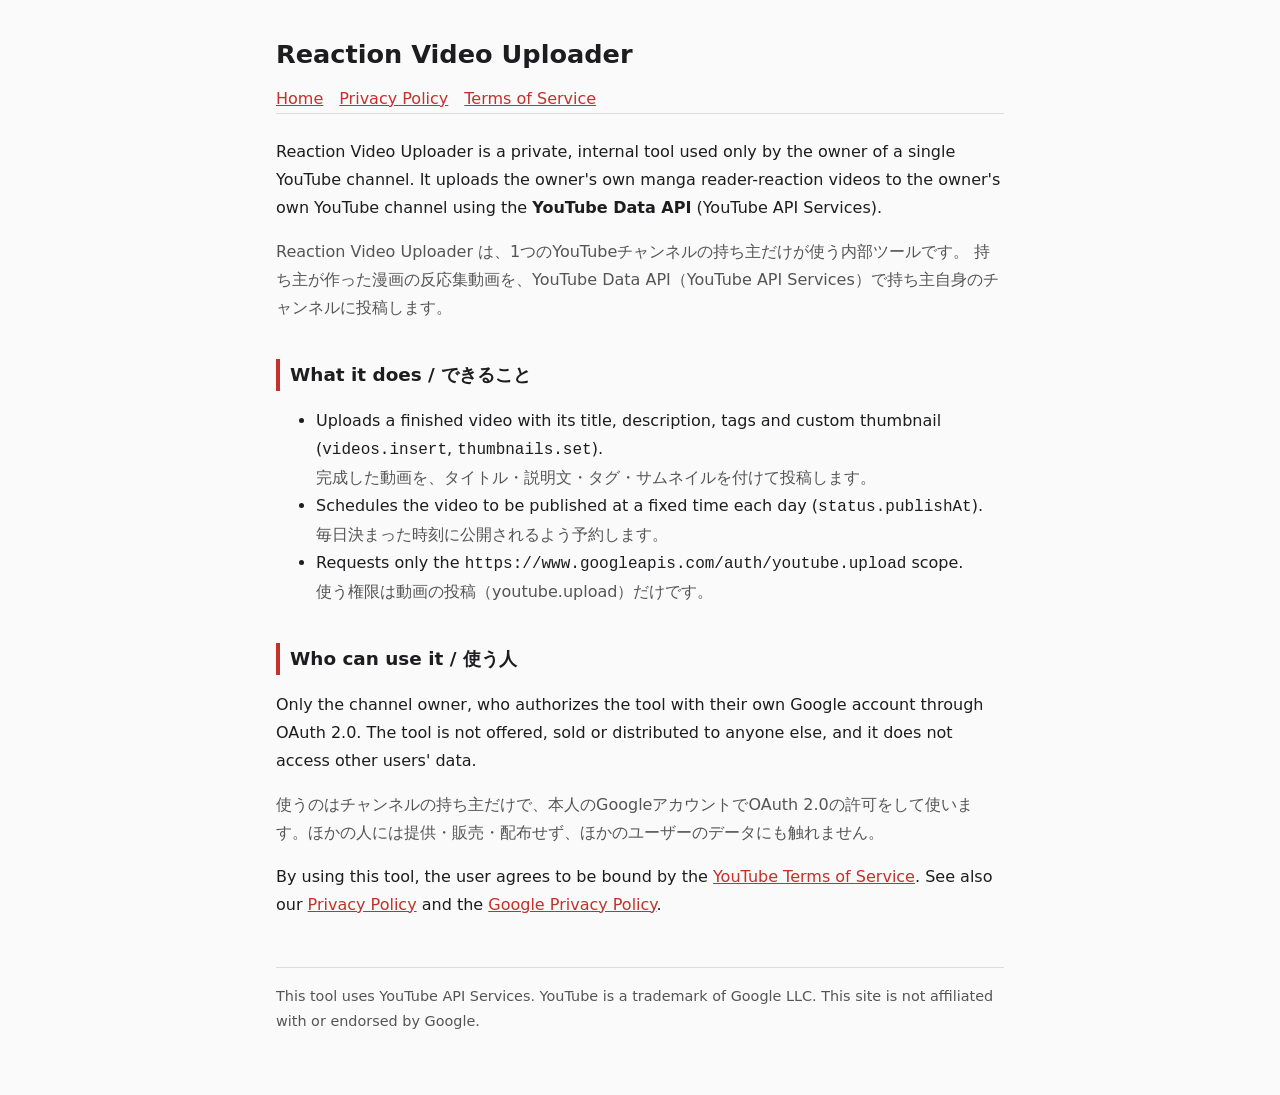
==== index.html @ 0e489aeb "Add tool description, privacy policy and terms of service pages" ====
<!doctype html>
<html lang="en">
<head>
<meta charset="utf-8">
<meta name="viewport" content="width=device-width, initial-scale=1">
<title>Reaction Video Uploader</title>
<link rel="stylesheet" href="style.css">
</head>
<body>
<main>
<header>
  <h1>Reaction Video Uploader</h1>
  <nav><a href="index.html">Home</a><a href="privacy.html">Privacy Policy</a><a href="terms.html">Terms of Service</a></nav>
</header>

<p>Reaction Video Uploader is a private, internal tool used only by the owner of a single YouTube channel.
It uploads the owner's own manga reader-reaction videos to the owner's own YouTube channel
using the <strong>YouTube Data API</strong> (YouTube API Services).</p>
<p class="ja">Reaction Video Uploader は、1つのYouTubeチャンネルの持ち主だけが使う内部ツールです。
持ち主が作った漫画の反応集動画を、YouTube Data API（YouTube API Services）で持ち主自身のチャンネルに投稿します。</p>

<h2>What it does / できること</h2>
<ul>
  <li>Uploads a finished video with its title, description, tags and custom thumbnail
    (<code>videos.insert</code>, <code>thumbnails.set</code>).<br><span class="ja">完成した動画を、タイトル・説明文・タグ・サムネイルを付けて投稿します。</span></li>
  <li>Schedules the video to be published at a fixed time each day (<code>status.publishAt</code>).<br><span class="ja">毎日決まった時刻に公開されるよう予約します。</span></li>
  <li>Requests only the <code>https://www.googleapis.com/auth/youtube.upload</code> scope.<br><span class="ja">使う権限は動画の投稿（youtube.upload）だけです。</span></li>
</ul>

<h2>Who can use it / 使う人</h2>
<p>Only the channel owner, who authorizes the tool with their own Google account through OAuth 2.0.
The tool is not offered, sold or distributed to anyone else, and it does not access other users' data.</p>
<p class="ja">使うのはチャンネルの持ち主だけで、本人のGoogleアカウントでOAuth 2.0の許可をして使います。ほかの人には提供・販売・配布せず、ほかのユーザーのデータにも触れません。</p>

<p>By using this tool, the user agrees to be bound by the
<a href="https://www.youtube.com/t/terms">YouTube Terms of Service</a>.
See also our <a href="privacy.html">Privacy Policy</a> and the
<a href="https://policies.google.com/privacy">Google Privacy Policy</a>.</p>

<footer>This tool uses YouTube API Services. YouTube is a trademark of Google LLC. This site is not affiliated with or endorsed by Google.</footer>
</main>
</body>
</html>
---- style.css ----
:root { --bg:#fafafa; --fg:#1d1d1f; --muted:#555; --line:#ddd; --accent:#c4302b; }
@media (prefers-color-scheme: dark) { :root { --bg:#151515; --fg:#eee; --muted:#aaa; --line:#333; --accent:#ff5a52; } }
* { box-sizing: border-box; }
body { margin:0; background:var(--bg); color:var(--fg); font:16px/1.75 system-ui, -apple-system, "Segoe UI", "Hiragino Sans", "Meiryo", sans-serif; }
main { max-width: 760px; margin: 0 auto; padding: 32px 16px 64px; }
header { border-bottom: 1px solid var(--line); margin-bottom: 24px; }
h1 { font-size: 1.6rem; margin: 0 0 8px; }
h2 { font-size: 1.15rem; margin-top: 2em; border-left: 4px solid var(--accent); padding-left: 10px; }
nav a { margin-right: 16px; }
a { color: var(--accent); }
.ja { color: var(--muted); }
footer { margin-top: 48px; border-top: 1px solid var(--line); padding-top: 16px; font-size: .9rem; color: var(--muted); }
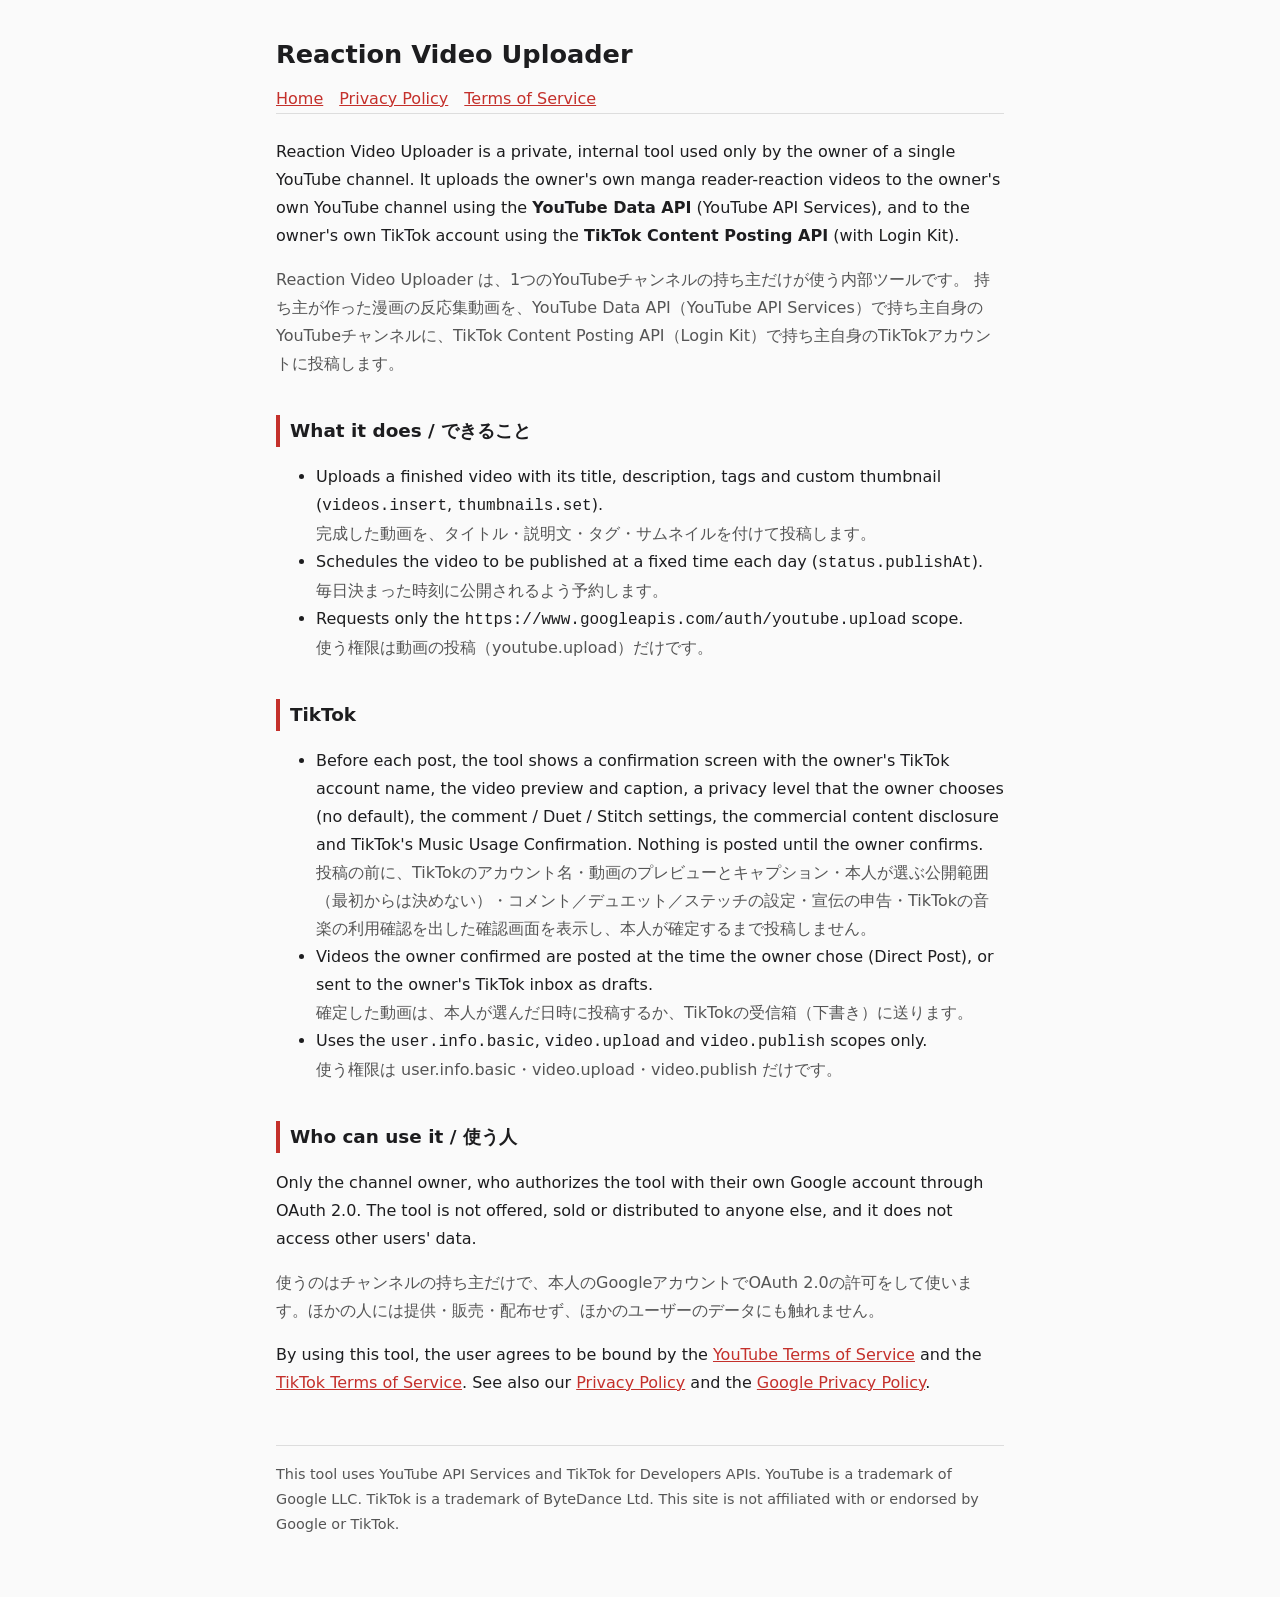
==== commit 41a9359a: "Add TikTok (Login Kit, Content Posting API) to description, privacy policy and terms" ====
--- a/index.html
+++ b/index.html
@@ -15,9 +15,10 @@
 
 <p>Reaction Video Uploader is a private, internal tool used only by the owner of a single YouTube channel.
 It uploads the owner's own manga reader-reaction videos to the owner's own YouTube channel
-using the <strong>YouTube Data API</strong> (YouTube API Services).</p>
+using the <strong>YouTube Data API</strong> (YouTube API Services), and to the owner's own TikTok account
+using the <strong>TikTok Content Posting API</strong> (with Login Kit).</p>
 <p class="ja">Reaction Video Uploader は、1つのYouTubeチャンネルの持ち主だけが使う内部ツールです。
-持ち主が作った漫画の反応集動画を、YouTube Data API（YouTube API Services）で持ち主自身のチャンネルに投稿します。</p>
+持ち主が作った漫画の反応集動画を、YouTube Data API（YouTube API Services）で持ち主自身のYouTubeチャンネルに、TikTok Content Posting API（Login Kit）で持ち主自身のTikTokアカウントに投稿します。</p>
 
 <h2>What it does / できること</h2>
 <ul>
@@ -27,17 +28,27 @@
   <li>Requests only the <code>https://www.googleapis.com/auth/youtube.upload</code> scope.<br><span class="ja">使う権限は動画の投稿（youtube.upload）だけです。</span></li>
 </ul>
 
+<h2>TikTok</h2>
+<ul>
+  <li>Before each post, the tool shows a confirmation screen with the owner's TikTok account name, the video preview and caption,
+    a privacy level that the owner chooses (no default), the comment / Duet / Stitch settings, the commercial content disclosure
+    and TikTok's Music Usage Confirmation. Nothing is posted until the owner confirms.<br><span class="ja">投稿の前に、TikTokのアカウント名・動画のプレビューとキャプション・本人が選ぶ公開範囲（最初からは決めない）・コメント／デュエット／ステッチの設定・宣伝の申告・TikTokの音楽の利用確認を出した確認画面を表示し、本人が確定するまで投稿しません。</span></li>
+  <li>Videos the owner confirmed are posted at the time the owner chose (Direct Post), or sent to the owner's TikTok inbox as drafts.<br><span class="ja">確定した動画は、本人が選んだ日時に投稿するか、TikTokの受信箱（下書き）に送ります。</span></li>
+  <li>Uses the <code>user.info.basic</code>, <code>video.upload</code> and <code>video.publish</code> scopes only.<br><span class="ja">使う権限は user.info.basic・video.upload・video.publish だけです。</span></li>
+</ul>
+
 <h2>Who can use it / 使う人</h2>
 <p>Only the channel owner, who authorizes the tool with their own Google account through OAuth 2.0.
 The tool is not offered, sold or distributed to anyone else, and it does not access other users' data.</p>
 <p class="ja">使うのはチャンネルの持ち主だけで、本人のGoogleアカウントでOAuth 2.0の許可をして使います。ほかの人には提供・販売・配布せず、ほかのユーザーのデータにも触れません。</p>
 
 <p>By using this tool, the user agrees to be bound by the
-<a href="https://www.youtube.com/t/terms">YouTube Terms of Service</a>.
+<a href="https://www.youtube.com/t/terms">YouTube Terms of Service</a> and the
+<a href="https://www.tiktok.com/legal/terms-of-service">TikTok Terms of Service</a>.
 See also our <a href="privacy.html">Privacy Policy</a> and the
 <a href="https://policies.google.com/privacy">Google Privacy Policy</a>.</p>
 
-<footer>This tool uses YouTube API Services. YouTube is a trademark of Google LLC. This site is not affiliated with or endorsed by Google.</footer>
+<footer>This tool uses YouTube API Services and TikTok for Developers APIs. YouTube is a trademark of Google LLC. TikTok is a trademark of ByteDance Ltd. This site is not affiliated with or endorsed by Google or TikTok.</footer>
 </main>
 </body>
 </html>
--- a/style.css
+++ b/style.css
@@ -10,3 +10,4 @@
 a { color: var(--accent); }
 .ja { color: var(--muted); }
 footer { margin-top: 48px; border-top: 1px solid var(--line); padding-top: 16px; font-size: .9rem; color: var(--muted); }
+code { overflow-wrap: anywhere; }
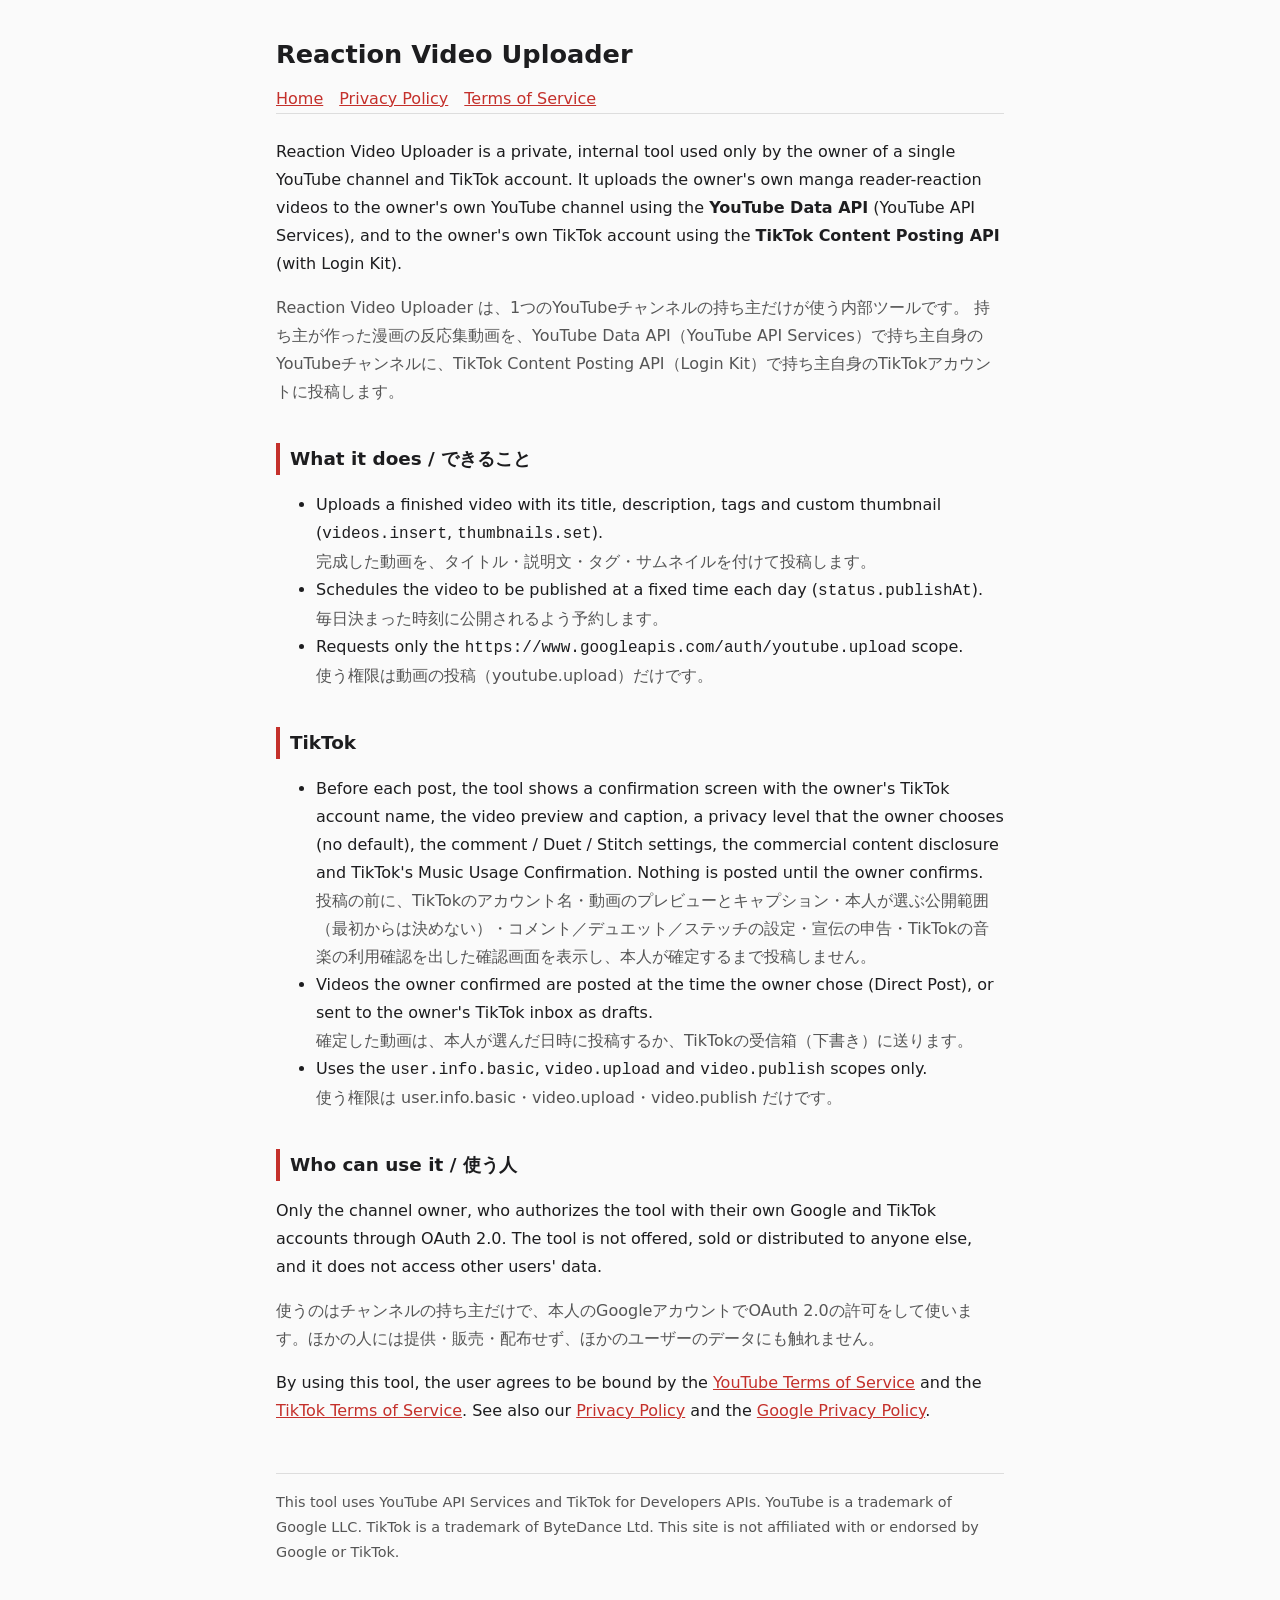
==== commit 4a94bb48: "Mention the TikTok account in scope" ====
--- a/index.html
+++ b/index.html
@@ -13,7 +13,7 @@
   <nav><a href="index.html">Home</a><a href="privacy.html">Privacy Policy</a><a href="terms.html">Terms of Service</a></nav>
 </header>
 
-<p>Reaction Video Uploader is a private, internal tool used only by the owner of a single YouTube channel.
+<p>Reaction Video Uploader is a private, internal tool used only by the owner of a single YouTube channel and TikTok account.
 It uploads the owner's own manga reader-reaction videos to the owner's own YouTube channel
 using the <strong>YouTube Data API</strong> (YouTube API Services), and to the owner's own TikTok account
 using the <strong>TikTok Content Posting API</strong> (with Login Kit).</p>
@@ -38,7 +38,7 @@
 </ul>
 
 <h2>Who can use it / 使う人</h2>
-<p>Only the channel owner, who authorizes the tool with their own Google account through OAuth 2.0.
+<p>Only the channel owner, who authorizes the tool with their own Google and TikTok accounts through OAuth 2.0.
 The tool is not offered, sold or distributed to anyone else, and it does not access other users' data.</p>
 <p class="ja">使うのはチャンネルの持ち主だけで、本人のGoogleアカウントでOAuth 2.0の許可をして使います。ほかの人には提供・販売・配布せず、ほかのユーザーのデータにも触れません。</p>
 
